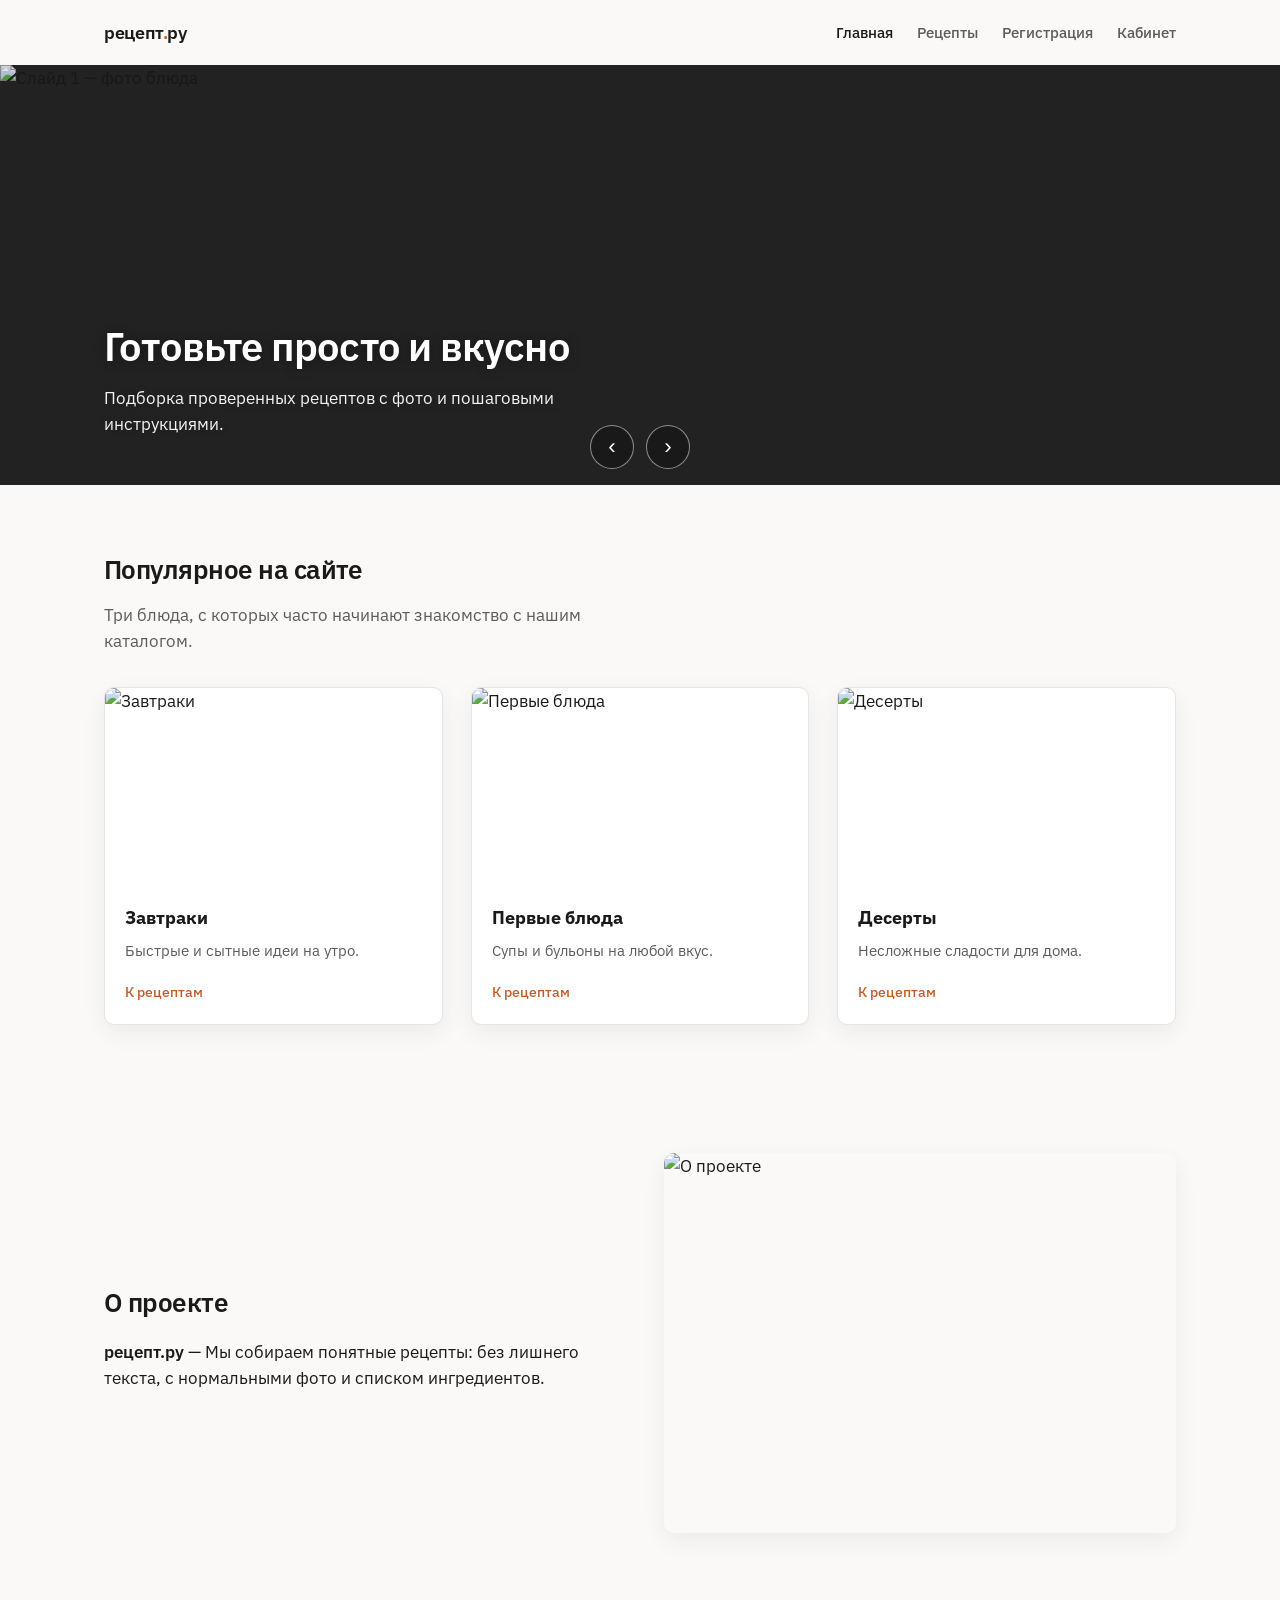
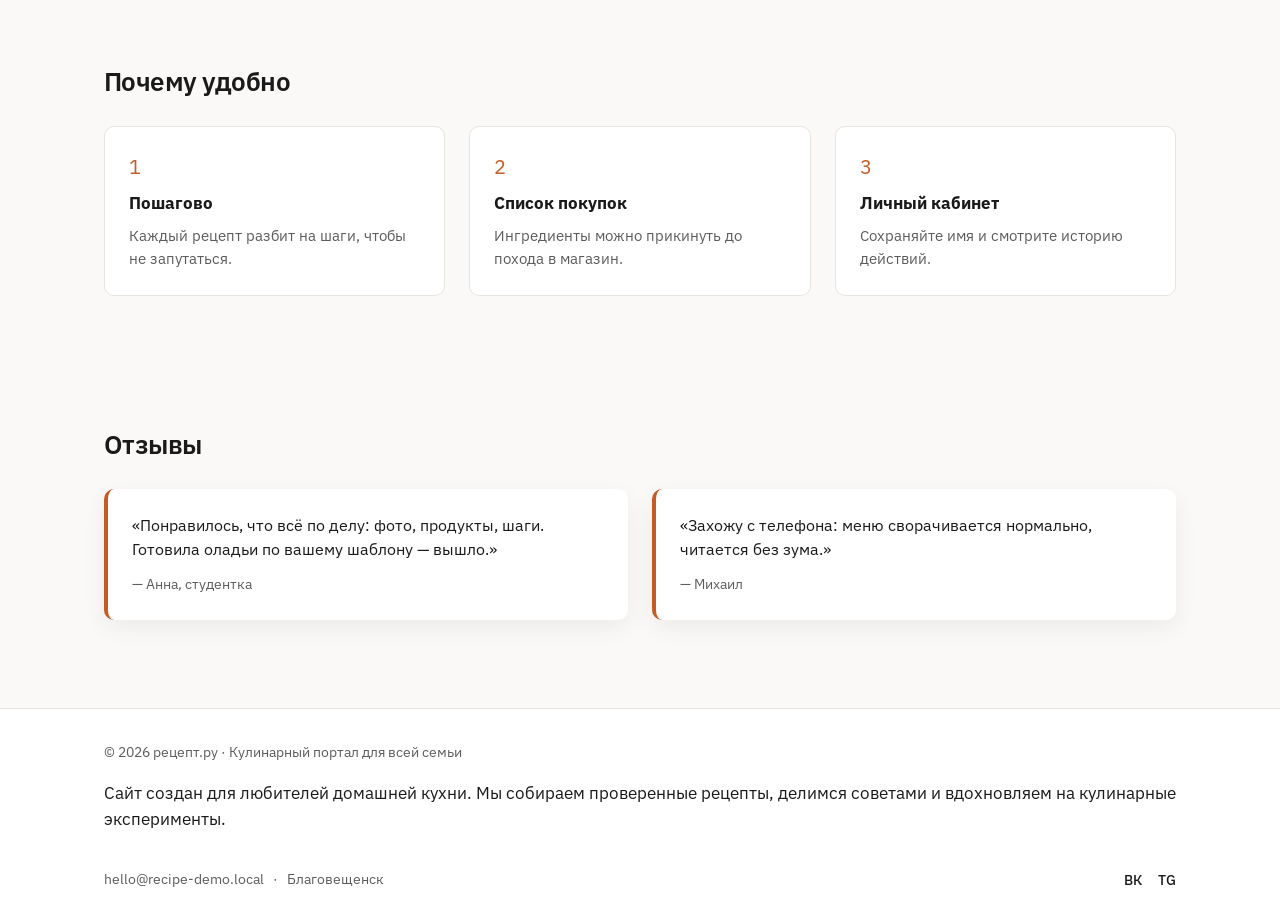
==== index.html @ c634fc5f "Add files via upload" ====
<!DOCTYPE html>
<html lang="ru">
<head>
  <meta charset="UTF-8">
  <meta name="viewport" content="width=device-width, initial-scale=1.0">
  <title>Домашние рецепты — главная</title>
  <link rel="stylesheet" href="css/styles.css">
  <link rel="preconnect" href="https://fonts.googleapis.com">
  <link rel="preconnect" href="https://fonts.gstatic.com" crossorigin>
  <link href="https://fonts.googleapis.com/css2?family=IBM+Plex+Sans:wght@400;500;600&display=swap" rel="stylesheet">
</head>
<body class="page">
  <header class="site-header">
    <div class="site-header__inner container">
      <a class="site-header__logo logo" href="index.html">рецепт<span class="logo__accent">.</span>ру</a>
      <button class="site-header__burger burger" type="button" aria-label="Открыть меню" aria-expanded="false">
        <span class="burger__line"></span>
        <span class="burger__line"></span>
        <span class="burger__line"></span>
      </button>
      <nav class="site-header__nav nav" aria-label="Основное меню">
        <ul class="nav__list">
          <li class="nav__item"><a class="nav__link nav__link--current" href="index.html">Главная</a></li>
          <li class="nav__item"><a class="nav__link" href="recipes.html">Рецепты</a></li>
          <li class="nav__item"><a class="nav__link" href="registration.html">Регистрация</a></li>
          <li class="nav__item"><a class="nav__link" href="account.html">Кабинет</a></li>
        </ul>
      </nav>
    </div>
  </header>

  <main class="page__main">
    <section class="hero">
      <div class="hero__slider slider" data-slider>
        <div class="slider__track">
          <article class="slider__slide slider__slide--active">
            <img class="slider__img" src="images/hero-1.jpg" alt="Слайд 1 — фото блюда" width="1200" height="675" loading="eager">
            <div class="slider__caption container">
              <h1 class="slider__title">Готовьте просто и вкусно</h1>
              <p class="slider__text">Подборка проверенных рецептов с фото и пошаговыми инструкциями.</p>
            </div>
          </article>
          <article class="slider__slide">
            <img class="slider__img" src="images/hero-2.jpg" alt="Слайд 2 — фото блюда" width="1200" height="675" loading="eager">
            <div class="slider__caption container">
              <h1 class="slider__title">Ингредиенты и шаги</h1>
              <p class="slider__text">В каждом рецепте — список продуктов и понятный порядок действий.</p>
            </div>
          </article>
          <article class="slider__slide">
            <img class="slider__img" src="images/hero-3.jpg" alt="Слайд 3 — фото блюда" width="1200" height="675" loading="eager">
            <div class="slider__caption container">
              <h1 class="slider__title">Сохраняйте в кабинете</h1>
              <p class="slider__text">Регистрируйтесь и ведите свою кулинарную историю.</p>
            </div>
          </article>
        </div>
        <div class="slider__controls container">
          <button class="slider__btn slider__btn--prev" type="button" aria-label="Предыдущий слайд">‹</button>
          <button class="slider__btn slider__btn--next" type="button" aria-label="Следующий слайд">›</button>
        </div>
      </div>
    </section>

    <section class="section preview">
      <div class="container">
        <h2 class="section__title">Популярное на сайте</h2>
        <p class="section__lead">Три блюда, с которых часто начинают знакомство с нашим каталогом.</p>
        <div class="preview__grid">
          <article class="preview-card">
            <img class="preview-card__img" src="images/zavtrak.jpg" alt="Завтраки" width="600" height="400" loading="lazy">
            <h3 class="preview-card__title">Завтраки</h3>
            <p class="preview-card__text">Быстрые и сытные идеи на утро.</p>
            <a class="preview-card__link" href="recipes.html">К рецептам</a>
          </article>
          <article class="preview-card">
            <img class="preview-card__img" src="images/firstbl.jpg" alt="Первые блюда" width="600" height="400" loading="lazy">
            <h3 class="preview-card__title">Первые блюда</h3>
            <p class="preview-card__text">Супы и бульоны на любой вкус.</p>
            <a class="preview-card__link" href="recipes.html">К рецептам</a>
          </article>
          <article class="preview-card">
            <img class="preview-card__img" src="images/desert.jpg" alt="Десерты" width="600" height="400" loading="lazy">
            <h3 class="preview-card__title">Десерты</h3>
            <p class="preview-card__text">Несложные сладости для дома.</p>
            <a class="preview-card__link" href="recipes.html">К рецептам</a>
          </article>
        </div>
      </div>
    </section>

    <section class="section about">
      <div class="container about__inner">
        <div class="about__content">
          <h2 class="section__title about__title">О проекте</h2>
          <p class="about__text"><strong class="about__strong">рецепт.ру</strong> — Мы собираем понятные рецепты: без лишнего текста, с нормальными фото и списком ингредиентов.</p>
          
        </div>
        <div class="about__media">
          <img class="about__img" src="images/about.jpg" alt="О проекте" width="800" height="600" loading="lazy">
        </div>
      </div>
    </section>

    <section class="section advantages">
      <div class="container">
        <h2 class="section__title">Почему удобно</h2>
        <ul class="advantages__list">
          <li class="advantages__item">
            <span class="advantages__icon" aria-hidden="true">1</span>
            <h3 class="advantages__name">Пошагово</h3>
            <p class="advantages__desc">Каждый рецепт разбит на шаги, чтобы не запутаться.</p>
          </li>
          <li class="advantages__item">
            <span class="advantages__icon" aria-hidden="true">2</span>
            <h3 class="advantages__name">Список покупок</h3>
            <p class="advantages__desc">Ингредиенты можно прикинуть до похода в магазин.</p>
          </li>
          <li class="advantages__item">
            <span class="advantages__icon" aria-hidden="true">3</span>
            <h3 class="advantages__name">Личный кабинет</h3>
            <p class="advantages__desc">Сохраняйте имя и смотрите историю действий.</p>
          </li>
        </ul>
      </div>
    </section>

    <section class="section reviews">
      <div class="container">
        <h2 class="section__title">Отзывы</h2>
        <div class="reviews__grid">
          <blockquote class="review-card">
            <p class="review-card__text">«Понравилось, что всё по делу: фото, продукты, шаги. Готовила оладьи по вашему шаблону — вышло.»</p>
            <footer class="review-card__footer">— Анна, студентка</footer>
          </blockquote>
          <blockquote class="review-card">
            <p class="review-card__text">«Захожу с телефона: меню сворачивается нормально, читается без зума.»</p>
            <footer class="review-card__footer">— Михаил</footer>
          </blockquote>
        </div>
      </div>
    </section>
  </main>

  <footer class="site-footer">
    <div class="container site-footer__inner">
        <div class="site-footer__info">
            <p class="site-footer__copy">© 2026 рецепт.ру · Кулинарный портал для всей семьи</p>
            <p class="site-footer__description">Сайт создан для любителей домашней кухни. Мы собираем проверенные рецепты, делимся советами и вдохновляем на кулинарные эксперименты.</p>
        </div>
        <div class="site-footer__contacts">
            <a class="site-footer__link" href="mailto:hello@recipe-demo.local">hello@recipe-demo.local</a>
            <span class="site-footer__sep">·</span>
            <span class="site-footer__city">Благовещенск</span>
        </div>
        <ul class="site-footer__social social">
            <li><a class="social__link" href="#" rel="noopener noreferrer" aria-label="ВКонтакте">ВК</a></li>
            <li><a class="social__link" href="#" rel="noopener noreferrer" aria-label="Telegram">TG</a></li>
        </ul>
    </div>
</footer>

  <script src="js/main.js"></script>
</body>
</html>
---- css/styles.css ----
/* БЭМ: блок__элемент--модификатор. Общие стили + адаптив главной (1920 / 1024 / 796). */

:root {
  --color-bg: #faf9f7;
  --color-surface: #ffffff;
  --color-text: #1a1a1a;
  --color-muted: #5c5c5c;
  --color-accent: #c45c26;
  --color-accent-hover: #a34a1c;
  --color-border: #e8e4df;
  --font: "IBM Plex Sans", system-ui, sans-serif;
  --radius: 10px;
  --shadow: 0 8px 24px rgba(0, 0, 0, 0.06);
  --header-h: 64px;
}

*,
*::before,
*::after {
  box-sizing: border-box;
}

html {
  scroll-behavior: smooth;
}

body {
  margin: 0;
  font-family: var(--font);
  font-size: 17px;
  line-height: 1.55;
  color: var(--color-text);
  background: var(--color-bg);
}

img {
  max-width: 100%;
  height: auto;
  display: block;
}

a {
  color: var(--color-accent);
  text-decoration: none;
}

a:hover {
  color: var(--color-accent-hover);
}

.container {
  width: 100%;
  max-width: 1120px;
  margin: 0 auto;
  padding: 0 24px;
}

.visually-hidden {
  position: absolute;
  width: 1px;
  height: 1px;
  padding: 0;
  margin: -1px;
  overflow: hidden;
  clip: rect(0, 0, 0, 0);
  white-space: nowrap;
  border: 0;
}

/* ----- page ----- */
.page__main {
  min-height: calc(100vh - var(--header-h) - 120px);
}

.page__main--narrow {
  max-width: 480px;
  margin: 0 auto;
  padding: 32px 24px 64px;
}

.page--inner .site-header {
  border-bottom: 1px solid var(--color-border);
}

.page--error {
  min-height: 100vh;
  display: flex;
  align-items: center;
  justify-content: center;
  background: var(--color-bg);
}

/* ----- logo ----- */
.logo {
  font-weight: 600;
  font-size: 1.15rem;
  letter-spacing: -0.02em;
  color: var(--color-text);
}

.logo:hover {
  color: var(--color-text);
}

.logo__accent {
  color: var(--color-accent);
}

/* ----- site-header ----- */
.site-header {
  position: sticky;
  top: 0;
  z-index: 50;
  background: rgba(250, 249, 247, 0.92);
  backdrop-filter: blur(8px);
  border-bottom: 1px solid transparent;
}

.site-header__inner {
  display: flex;
  align-items: center;
  justify-content: space-between;
  min-height: var(--header-h);
  gap: 16px;
}

.site-header__logo {
  flex-shrink: 0;
}

/* ----- burger ----- */
.burger {
  display: none;
  flex-direction: column;
  justify-content: center;
  gap: 6px;
  width: 44px;
  height: 44px;
  padding: 0;
  border: none;
  background: transparent;
  cursor: pointer;
  border-radius: var(--radius);
}

.burger:hover {
  background: var(--color-border);
}

.burger__line {
  display: block;
  width: 22px;
  height: 2px;
  background: var(--color-text);
  margin: 0 auto;
  transition: transform 0.2s, opacity 0.2s;
}

.site-header--open .burger__line:nth-child(1) {
  transform: translateY(8px) rotate(45deg);
}

.site-header--open .burger__line:nth-child(2) {
  opacity: 0;
}

.site-header--open .burger__line:nth-child(3) {
  transform: translateY(-8px) rotate(-45deg);
}

/* ----- nav ----- */
.nav__list {
  display: flex;
  flex-wrap: wrap;
  gap: 8px 24px;
  list-style: none;
  margin: 0;
  padding: 0;
}

.nav__link {
  color: var(--color-muted);
  font-size: 0.95rem;
  font-weight: 500;
}

.nav__link:hover,
.nav__link--current {
  color: var(--color-text);
}

/* ----- hero / slider ----- */
.hero {
  margin-bottom: 0;
}

.slider {
  position: relative;
  overflow: hidden;
  background: #222;
}

.slider__track {
  position: relative;
  min-height: 420px;
}

.slider__slide {
  position: absolute;
  inset: 0;
  opacity: 0;
  pointer-events: none;
  transition: opacity 0.5s ease;
}

.slider__slide--active {
  position: relative;
  opacity: 1;
  pointer-events: auto;
}

.slider__img {
  display: block;
  width: 100%;
  height: 420px;
  object-fit: cover;
  filter: brightness(0.88);
}

svg.slider__img {
  max-width: 100%;
}

.slider__caption {
  position: absolute;
  left: 0;
  right: 0;
  bottom: 0;
  padding-bottom: 48px;
  color: #fff;
  text-shadow: 0 1px 12px rgba(0, 0, 0, 0.35);
}

.slider__title {
  margin: 0 0 8px;
  font-size: clamp(1.75rem, 4vw, 2.5rem);
  font-weight: 600;
  letter-spacing: -0.02em;
}

.slider__text {
  margin: 0;
  max-width: 520px;
  font-size: 1.05rem;
  opacity: 0.95;
}

.slider__controls {
  position: absolute;
  bottom: 16px;
  left: 50%;
  transform: translateX(-50%);
  display: flex;
  gap: 12px;
  z-index: 2;
  width: auto;
  padding: 0 24px;
}

.slider__btn {
  width: 44px;
  height: 44px;
  border-radius: 50%;
  border: 1px solid rgba(255, 255, 255, 0.5);
  background: rgba(0, 0, 0, 0.25);
  color: #fff;
  font-size: 1.4rem;
  line-height: 1;
  cursor: pointer;
  transition: background 0.2s, transform 0.15s;
}

.slider__btn:hover {
  background: rgba(0, 0, 0, 0.45);
  transform: scale(1.05);
}

/* ----- section ----- */
.section {
  padding: 64px 0;
}

.section__title {
  margin: 0 0 12px;
  font-size: 1.65rem;
  font-weight: 600;
  letter-spacing: -0.02em;
}

.section__lead {
  margin: 0 0 32px;
  color: var(--color-muted);
  max-width: 560px;
}

/* ----- preview ----- */
.preview__grid {
  display: grid;
  grid-template-columns: repeat(3, 1fr);
  gap: 28px;
}

.preview-card {
  background: var(--color-surface);
  border-radius: var(--radius);
  overflow: hidden;
  box-shadow: var(--shadow);
  border: 1px solid var(--color-border);
  transition: transform 0.2s, box-shadow 0.2s;
}

.preview-card:hover {
  transform: translateY(-4px);
  box-shadow: 0 12px 32px rgba(0, 0, 0, 0.08);
}

.preview-card__img {
  display: block;
  width: 100%;
  height: 200px;
  object-fit: cover;
}

svg.preview-card__img {
  max-width: 100%;
}

.preview-card__title {
  margin: 16px 20px 8px;
  font-size: 1.1rem;
}

.preview-card__text {
  margin: 0 20px 16px;
  color: var(--color-muted);
  font-size: 0.95rem;
}

.preview-card__link {
  display: inline-block;
  margin: 0 20px 20px;
  font-weight: 500;
  font-size: 0.9rem;
}

/* ----- about ----- */
.about__inner {
  display: grid;
  grid-template-columns: 1fr 1fr;
  gap: 48px;
  align-items: center;
}

.about__title {
  margin-bottom: 16px;
}

.about__text {
  margin: 0 0 12px;
}

.about__text--muted {
  color: var(--color-muted);
  font-size: 0.95rem;
}

.about__strong {
  font-weight: 600;
}

.about__code {
  font-family: ui-monospace, monospace;
  font-size: 0.9em;
  background: var(--color-border);
  padding: 2px 6px;
  border-radius: 4px;
}

.about__img {
  display: block;
  border-radius: var(--radius);
  box-shadow: var(--shadow);
  width: 100%;
  max-height: 380px;
  object-fit: cover;
}

svg.about__img {
  max-width: 100%;
}

/* ----- advantages ----- */
.advantages__list {
  display: grid;
  grid-template-columns: repeat(3, 1fr);
  gap: 24px;
  list-style: none;
  margin: 24px 0 0;
  padding: 0;
}

.advantages__item {
  background: var(--color-surface);
  padding: 24px;
  border-radius: var(--radius);
  border: 1px solid var(--color-border);
}

.advantages__icon {
  display: block;
  font-size: 1.25rem;
  color: var(--color-accent);
  margin-bottom: 8px;
}

.advantages__name {
  margin: 0 0 8px;
  font-size: 1.05rem;
}

.advantages__desc {
  margin: 0;
  color: var(--color-muted);
  font-size: 0.95rem;
}

/* ----- reviews ----- */
.reviews__grid {
  display: grid;
  grid-template-columns: repeat(2, 1fr);
  gap: 24px;
  margin-top: 24px;
}

.review-card {
  margin: 0;
  padding: 24px;
  background: var(--color-surface);
  border-radius: var(--radius);
  border-left: 4px solid var(--color-accent);
  box-shadow: var(--shadow);
}

.review-card__text {
  margin: 0 0 12px;
  font-size: 0.98rem;
}

.review-card__footer {
  color: var(--color-muted);
  font-size: 0.9rem;
}

/* ----- site-footer ----- */
.site-footer {
  padding: 32px 0;
  border-top: 1px solid var(--color-border);
  margin-top: 24px;
  background: var(--color-surface);
}

.site-footer--simple {
  margin-top: auto;
}

.site-footer__inner {
  display: flex;
  flex-wrap: wrap;
  align-items: center;
  justify-content: space-between;
  gap: 16px;
}

.site-footer__copy {
  margin: 0;
  font-size: 0.9rem;
  color: var(--color-muted);
}

.site-footer__contacts {
  font-size: 0.9rem;
  color: var(--color-muted);
}

.site-footer__link {
  color: var(--color-muted);
}

.site-footer__sep {
  margin: 0 6px;
}

.social {
  display: flex;
  gap: 16px;
  list-style: none;
  margin: 0;
  padding: 0;
}

.social__link {
  font-size: 0.9rem;
  font-weight: 500;
  color: var(--color-text);
}

/* ----- buttons ----- */
.btn {
  display: inline-flex;
  align-items: center;
  justify-content: center;
  padding: 12px 22px;
  font-family: inherit;
  font-size: 0.95rem;
  font-weight: 500;
  border-radius: var(--radius);
  border: none;
  cursor: pointer;
  transition: background 0.2s, color 0.2s, border-color 0.2s;
}

.btn--primary {
  background: var(--color-accent);
  color: #fff;
}

.btn--primary:hover {
  background: var(--color-accent-hover);
  color: #fff;
}

.btn--ghost {
  background: transparent;
  color: var(--color-text);
  border: 1px solid var(--color-border);
}

.btn--ghost:hover {
  background: var(--color-bg);
}

/* ----- forms ----- */
.form__row {
  margin-bottom: 18px;
}

.form__row--checkbox {
  margin-bottom: 22px;
}

.form__label {
  display: block;
  margin-bottom: 6px;
  font-size: 0.9rem;
  font-weight: 500;
}

.form__input {
  width: 100%;
  padding: 12px 14px;
  font-family: inherit;
  font-size: 1rem;
  border: 1px solid var(--color-border);
  border-radius: var(--radius);
  background: var(--color-surface);
}

.form__input:focus {
  outline: 2px solid var(--color-accent);
  outline-offset: 1px;
}

.form__hint {
  margin: 6px 0 0;
  font-size: 0.85rem;
  color: var(--color-muted);
}

.form__error {
  margin: 6px 0 0;
  font-size: 0.85rem;
  color: #b42318;
}

.form__error--global {
  margin-bottom: 12px;
}

.form__check {
  display: flex;
  align-items: flex-start;
  gap: 10px;
  cursor: pointer;
  font-size: 0.95rem;
}

.form__checkbox {
  margin-top: 4px;
  accent-color: var(--color-accent);
}

.form__submit {
  width: 100%;
  margin-top: 8px;
}

.form__message--ok {
  margin-top: 12px;
  color: #027a48;
  font-size: 0.95rem;
}

.form__input--invalid {
  border-color: #b42318;
}

/* ----- auth ----- */
.auth-block__title {
  margin: 0 0 8px;
  font-size: 1.75rem;
}

.auth-block__hint {
  margin: 0 0 28px;
  color: var(--color-muted);
}

.auth-block__footer {
  margin-top: 24px;
  font-size: 0.95rem;
  color: var(--color-muted);
}

.auth-block__link {
  font-weight: 500;
}

/* ----- cabinet ----- */
.cabinet__title {
  margin: 0 0 8px;
  font-size: 1.75rem;
}

.cabinet__hint {
  margin: 0 0 24px;
  color: var(--color-muted);
}

.cabinet__greeting {
  margin: 0 0 28px;
  font-size: 1.6rem;
  font-weight: 600;
}

.cabinet__profile {
  margin-bottom: 32px;
}

.cabinet__logout {
  margin-top: 16px;
  width: 100%;
}

.cabinet__footer {
  margin-top: 20px;
  color: var(--color-muted);
}

.cabinet__link {
  font-weight: 500;
}

.profile-card {
  background: var(--color-surface);
  padding: 24px;
  border-radius: var(--radius);
  border: 1px solid var(--color-border);
  box-shadow: var(--shadow);
}

.profile-card__title {
  margin: 0 0 20px;
  font-size: 1.15rem;
}

.profile-card__layout {
  display: grid;
  grid-template-columns: 140px 1fr;
  gap: 24px;
  align-items: start;
}

.profile-card__avatar {
  width: 120px;
  height: 120px;
  border-radius: 50%;
  object-fit: cover;
  border: 2px solid var(--color-border);
}

.profile-card__upload {
  margin-top: 12px;
  width: 100%;
  font-size: 0.85rem;
  padding: 8px 12px;
}

.profile-card__file {
  display: none;
}

.history-block__title {
  margin: 0 0 8px;
  font-size: 1.15rem;
}

.history-block__lead {
  margin: 0 0 12px;
  color: var(--color-muted);
  font-size: 0.95rem;
}

.history-block__list {
  margin: 0;
  padding-left: 20px;
  color: var(--color-text);
}

.history-block__item {
  margin-bottom: 6px;
}

/* ----- catalog ----- */
.catalog {
  padding: 40px 0 64px;
}

.catalog__title {
  margin: 0 0 8px;
  font-size: 1.85rem;
}

.catalog__lead {
  margin: 0 0 28px;
  color: var(--color-muted);
  max-width: 640px;
}

.catalog__toolbar {
  display: flex;
  flex-wrap: wrap;
  gap: 16px;
  align-items: center;
  margin-bottom: 28px;
}

.search-field__input {
  width: 280px;
  max-width: 100%;
  padding: 10px 14px;
  font-family: inherit;
  border: 1px solid var(--color-border);
  border-radius: var(--radius);
  background: var(--color-surface);
}

.catalog__filters {
  display: flex;
  flex-wrap: wrap;
  gap: 8px;
}

.filter-chip {
  padding: 8px 14px;
  font-family: inherit;
  font-size: 0.88rem;
  border: 1px solid var(--color-border);
  border-radius: 999px;
  background: var(--color-surface);
  cursor: pointer;
  color: var(--color-muted);
}

.filter-chip:hover,
.filter-chip--active {
  border-color: var(--color-accent);
  color: var(--color-text);
  background: rgba(196, 92, 38, 0.08);
}

.recipe-grid {
  list-style: none;
  margin: 0;
  padding: 0;
  display: grid;
  grid-template-columns: repeat(3, 1fr);
  gap: 24px;
}

.recipe-card {
  background: var(--color-surface);
  border-radius: var(--radius);
  overflow: hidden;
  border: 1px solid var(--color-border);
  box-shadow: var(--shadow);
  display: flex;
  flex-direction: column;
  transition: transform 0.2s, opacity 0.2s;
}

.recipe-card:hover {
  transform: translateY(-3px);
}

.recipe-card--hidden {
  display: none;
}

.recipe-card__img {
  width: 100%;
  height: 180px;
  object-fit: cover;
}

.recipe-card__body {
  padding: 16px 18px 18px;
  flex: 1;
  display: flex;
  flex-direction: column;
}

.recipe-card__title {
  margin: 0 0 8px;
  font-size: 1.05rem;
}

.recipe-card__text {
  margin: 0 0 14px;
  flex: 1;
  color: var(--color-muted);
  font-size: 0.92rem;
}

.recipe-card__more {
  align-self: flex-start;
  padding: 0;
  border: none;
  background: none;
  font-family: inherit;
  font-size: 0.92rem;
  font-weight: 600;
  color: var(--color-accent);
  cursor: pointer;
}

.recipe-card__more:hover {
  text-decoration: underline;
  color: var(--color-accent-hover);
}

.catalog__more-wrap {
  text-align: center;
  margin-top: 32px;
}

.catalog__more {
  min-width: 200px;
}

/* ----- modal ----- */
.modal {
  position: fixed;
  inset: 0;
  z-index: 100;
  display: flex;
  align-items: center;
  justify-content: center;
  padding: 24px;
}

.modal[hidden] {
  display: none !important;
}

.modal__backdrop {
  position: absolute;
  inset: 0;
  background: rgba(0, 0, 0, 0.45);
}

.modal__box {
  position: relative;
  z-index: 1;
  background: var(--color-surface);
  border-radius: var(--radius);
  max-width: 560px;
  width: 100%;
  max-height: 90vh;
  overflow-y: auto;
  padding: 28px 28px 24px;
  box-shadow: var(--shadow);
}

.modal__close {
  position: absolute;
  top: 12px;
  right: 14px;
  width: 40px;
  height: 40px;
  border: none;
  background: transparent;
  font-size: 1.75rem;
  line-height: 1;
  cursor: pointer;
  color: var(--color-muted);
  border-radius: var(--radius);
}

.modal__close:hover {
  background: var(--color-border);
  color: var(--color-text);
}

.modal__title {
  margin: 0 40px 16px 0;
  font-size: 1.35rem;
  padding-right: 8px;
}

.modal__img {
  width: 100%;
  border-radius: var(--radius);
  margin-bottom: 16px;
  max-height: 220px;
  object-fit: cover;
}

.modal__subtitle {
  margin: 16px 0 8px;
  font-size: 1rem;
}

.modal__list,
.modal__steps {
  margin: 0;
  padding-left: 20px;
  color: var(--color-muted);
  font-size: 0.95rem;
}

.modal__steps li {
  margin-bottom: 6px;
}

/* ----- 404 ----- */
.error-page {
  text-align: center;
  padding: 40px 24px;
}

.error-page__inner {
  max-width: 400px;
  margin: 0 auto;
}

.error-page__img {
  display: block;
  margin: 0 auto 20px;
  border-radius: var(--radius);
  opacity: 0.9;
  max-width: 100%;
  height: auto;
}


.error-page__code {
  margin: 0;
  font-size: 3rem;
  font-weight: 600;
  color: var(--color-accent);
  letter-spacing: -0.04em;
}

.error-page__title {
  margin: 8px 0 12px;
  font-size: 1.35rem;
}

.error-page__text {
  margin: 0 0 24px;
  color: var(--color-muted);
  font-size: 0.98rem;
}

.error-page__btn {
  display: inline-flex;
}

/* ========== Адаптив: планшет 1024px ========== */
@media (max-width: 1024px) {
  /* 1) Сетка превью: 3 колонки → 2 */
  .preview__grid {
    grid-template-columns: repeat(2, 1fr);
  }

  /* 2) Преимущества: 3 → 2 */
  .advantages__list {
    grid-template-columns: repeat(2, 1fr);
  }

  /* 3) Каталог рецептов: 3 → 2 */
  .recipe-grid {
    grid-template-columns: repeat(2, 1fr);
  }

  /* 4) Высота слайдера и картинки чуть меньше */
  .slider__track {
    min-height: 360px;
  }

  .slider__img {
    height: 360px;
  }

  /* 5) Отступы секций */
  .section {
    padding: 48px 0;
  }
}

/* ========== Мобильные: 796px и ниже (требование пособия) ========== */
@media (max-width: 796px) {
  /* 1) Навигация: бургер, скрытое меню */
  .burger {
    display: flex;
  }

  .nav {
    position: fixed;
    top: var(--header-h);
    left: 0;
    right: 0;
    background: var(--color-surface);
    border-bottom: 1px solid var(--color-border);
    padding: 16px 24px 24px;
    transform: translateY(-120%);
    opacity: 0;
    visibility: hidden;
    transition: transform 0.25s ease, opacity 0.25s ease, visibility 0.25s;
  }

  .site-header--open .nav {
    transform: translateY(0);
    opacity: 1;
    visibility: visible;
  }

  .nav__list {
    flex-direction: column;
    gap: 4px;
  }

  .nav__link {
    display: block;
    padding: 12px 0;
    font-size: 1.05rem;
  }

  /* 2) Слайдер: ниже, мельче типографика подписи */
  .slider__track {
    min-height: 300px;
  }

  .slider__img {
    height: 300px;
  }

  .slider__caption {
    padding-bottom: 56px;
  }

  .slider__text {
    font-size: 0.95rem;
  }

  .slider__btn {
    width: 40px;
    height: 40px;
    font-size: 1.2rem;
  }

  /* 3) Сетки: одна колонка (preview, about, advantages, reviews, recipes) */
  .preview__grid {
    grid-template-columns: 1fr;
    gap: 20px;
  }

  .about__inner {
    grid-template-columns: 1fr;
    gap: 28px;
  }

  .about__media {
    order: -1;
  }

  .advantages__list {
    grid-template-columns: 1fr;
  }

  .reviews__grid {
    grid-template-columns: 1fr;
  }

  .recipe-grid {
    grid-template-columns: 1fr;
  }

  /* 4) Подвал: колонкой */
  .site-footer__inner {
    flex-direction: column;
    align-items: flex-start;
  }

  /* 5) Карточки превью: картинка ниже по высоте */
  .preview-card__img {
    height: 180px;
  }

  /* Профиль в кабинете — колонка */
  .profile-card__layout {
    grid-template-columns: 1fr;
    justify-items: center;
    text-align: center;
  }

  .form--profile {
    width: 100%;
    text-align: left;
  }

  .catalog__toolbar {
    flex-direction: column;
    align-items: stretch;
  }

  .search-field__input {
    width: 100%;
  }
}

/* Лёгкая анимация появления секций на главной */
@media (prefers-reduced-motion: no-preference) {
  .section--reveal {
    opacity: 0;
    transform: translateY(12px);
    transition: opacity 0.5s ease, transform 0.5s ease;
  }

  .section--reveal.is-visible {
    opacity: 1;
    transform: none;
  }
}

/* ----- admin (admin.html) ----- */
.admin-page {
  padding: 32px 0 64px;
}

.admin-page__title {
  margin: 0 0 8px;
  font-size: 1.75rem;
}

.admin-page__lead {
  margin: 0 0 28px;
  color: var(--color-muted);
  font-size: 0.95rem;
}

.admin-login {
  max-width: 400px;
  margin: 0 auto;
  padding: 28px;
  background: var(--color-surface);
  border: 1px solid var(--color-border);
  border-radius: var(--radius);
  box-shadow: var(--shadow);
}

.admin-login__title {
  margin: 0 0 16px;
  font-size: 1.25rem;
}

.admin-login__hint {
  margin: 0 0 20px;
  font-size: 0.88rem;
  color: var(--color-muted);
}

.admin-login__error {
  margin: 0 0 12px;
  font-size: 0.9rem;
  color: #b42318;
}

.admin-panel {
  max-width: 720px;
  margin: 0 auto;
}

.admin-panel__head {
  display: flex;
  flex-wrap: wrap;
  align-items: center;
  justify-content: space-between;
  gap: 16px;
  margin-bottom: 28px;
}

.admin-panel__title {
  margin: 0;
  font-size: 1.5rem;
}

.admin-panel__stat {
  margin: 0 0 24px;
  padding: 16px 20px;
  background: var(--color-surface);
  border: 1px solid var(--color-border);
  border-radius: var(--radius);
  font-size: 1rem;
}

.admin-panel__stat-num {
  font-weight: 600;
  color: var(--color-accent);
}

.admin-panel__subtitle {
  margin: 0 0 12px;
  font-size: 1.1rem;
}

.admin-table-wrap {
  overflow-x: auto;
  margin-bottom: 32px;
  border: 1px solid var(--color-border);
  border-radius: var(--radius);
  background: var(--color-surface);
}

.admin-table {
  width: 100%;
  border-collapse: collapse;
  font-size: 0.95rem;
}

.admin-table th,
.admin-table td {
  padding: 12px 16px;
  text-align: left;
  border-bottom: 1px solid var(--color-border);
}

.admin-table th {
  background: var(--color-bg);
  font-weight: 600;
}

.admin-table tr:last-child td {
  border-bottom: none;
}

.admin-links {
  list-style: none;
  margin: 0 0 24px;
  padding: 0;
}

.admin-links__item {
  margin-bottom: 8px;
}

.admin-links__link {
  font-weight: 500;
}

.admin-links__note {
  font-size: 0.85rem;
  color: var(--color-muted);
  margin-left: 6px;
}

.page--admin .page__main--admin {
  max-width: 860px;
  margin: 0 auto;
  padding: 32px 24px 64px;
}

.admin-login__footer {
  margin-top: 20px;
}

.admin-panel__hint {
  margin: 0 0 16px;
  font-size: 0.88rem;
  color: var(--color-muted);
  max-width: 640px;
}

.admin-settings {
  margin-bottom: 36px;
  padding: 20px;
  background: var(--color-surface);
  border: 1px solid var(--color-border);
  border-radius: var(--radius);
}

.admin-settings__textarea {
  width: 100%;
  min-height: 88px;
  resize: vertical;
  font-family: inherit;
  line-height: 1.45;
}

.admin-actions {
  display: flex;
  flex-wrap: wrap;
  gap: 12px;
  margin-bottom: 16px;
}

.admin-actions__danger {
  color: #b42318;
  border-color: rgba(180, 35, 24, 0.35);
}

.admin-actions__danger:hover {
  background: rgba(180, 35, 24, 0.06);
  color: #8f1d14;
}

.admin-table__del {
  padding: 6px 12px;
  font-size: 0.85rem;
}

.admin-table th:last-child,
.admin-table td:last-child {
  width: 1%;
  white-space: nowrap;
  text-align: right;
}

.site-banner {
  background: #4a3728;
  color: #fff;
  font-size: 0.95rem;
  line-height: 1.45;
  border-bottom: 1px solid rgba(0, 0, 0, 0.12);
}

.site-banner__inner {
  display: flex;
  align-items: center;
  justify-content: space-between;
  gap: 16px;
  padding: 12px 0;
}

.site-banner__text {
  margin: 0;
  flex: 1;
  min-width: 0;
}

.site-banner__close {
  flex-shrink: 0;
  width: 36px;
  height: 36px;
  padding: 0;
  border: 1px solid rgba(255, 255, 255, 0.45);
  border-radius: var(--radius);
  background: rgba(255, 255, 255, 0.12);
  color: #fff;
  font-size: 1.35rem;
  line-height: 1;
  cursor: pointer;
}

.site-banner__close:hover {
  background: rgba(255, 255, 255, 0.22);
}
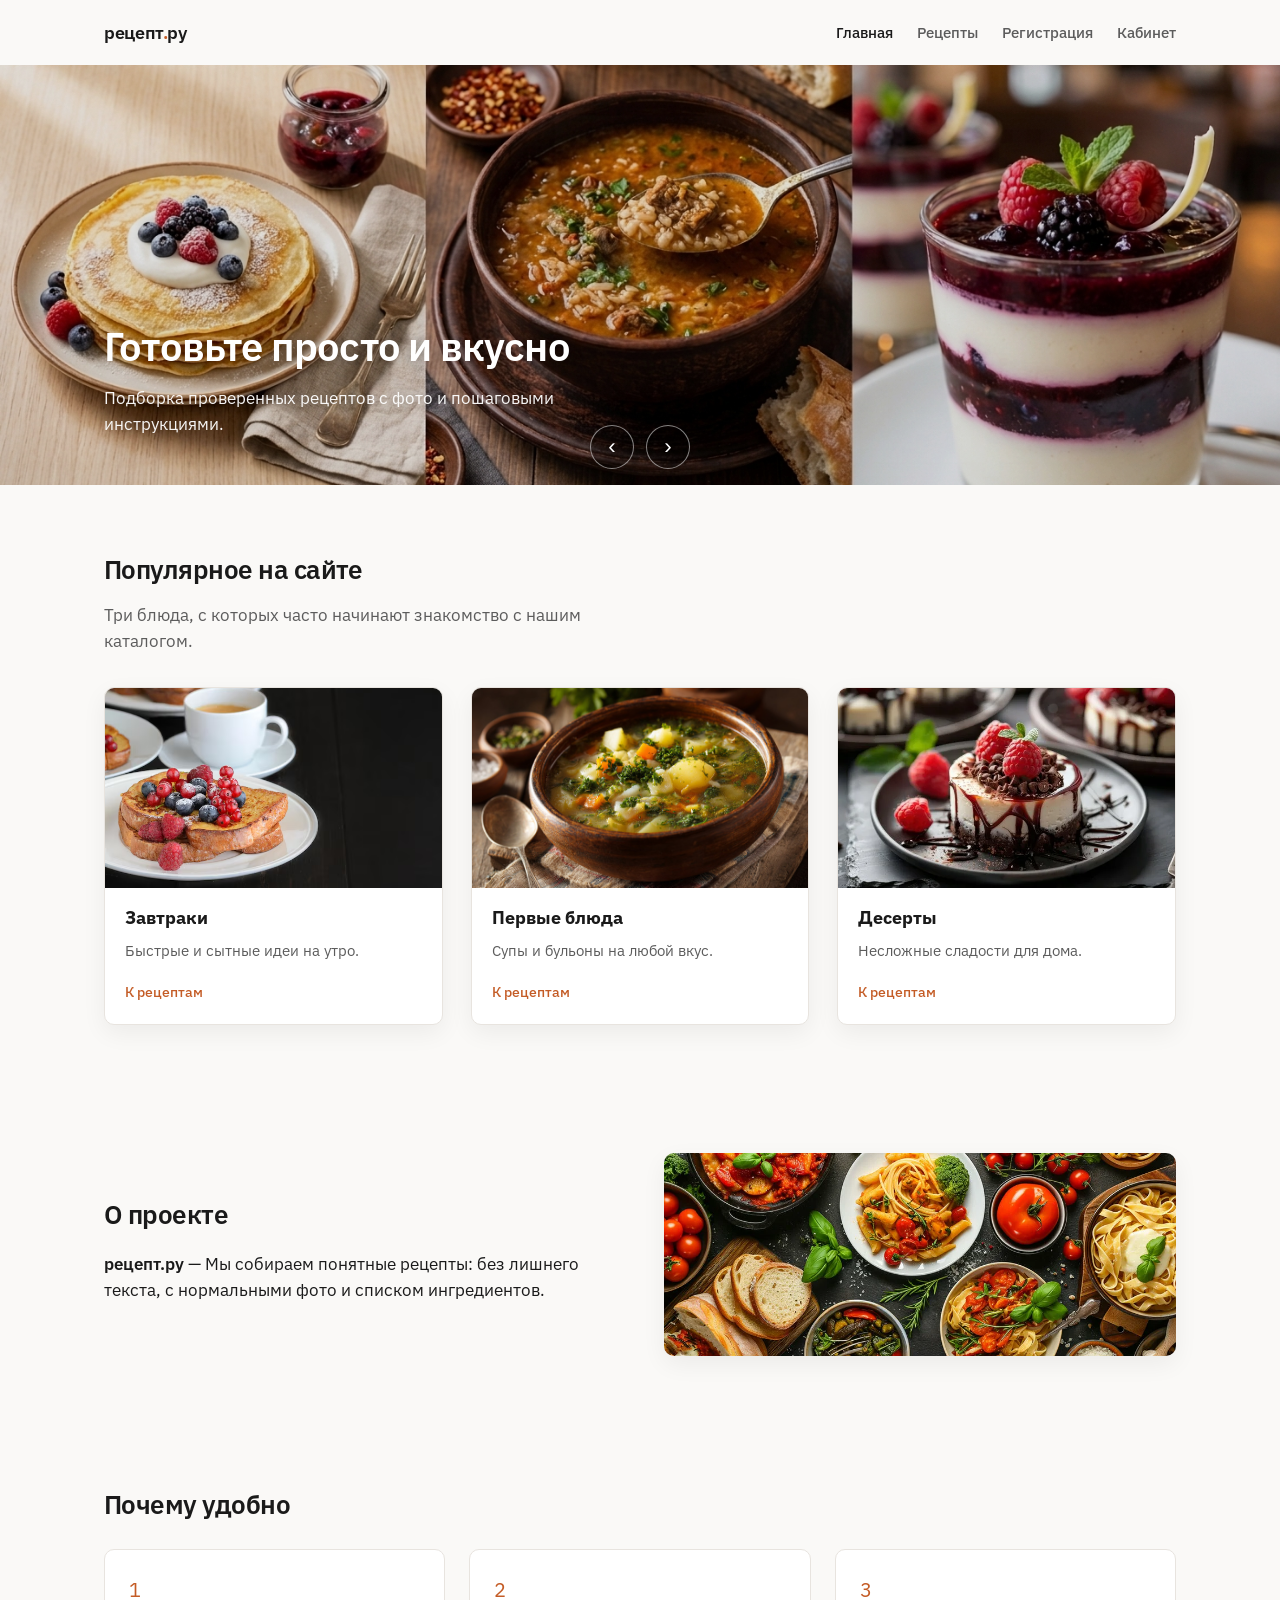
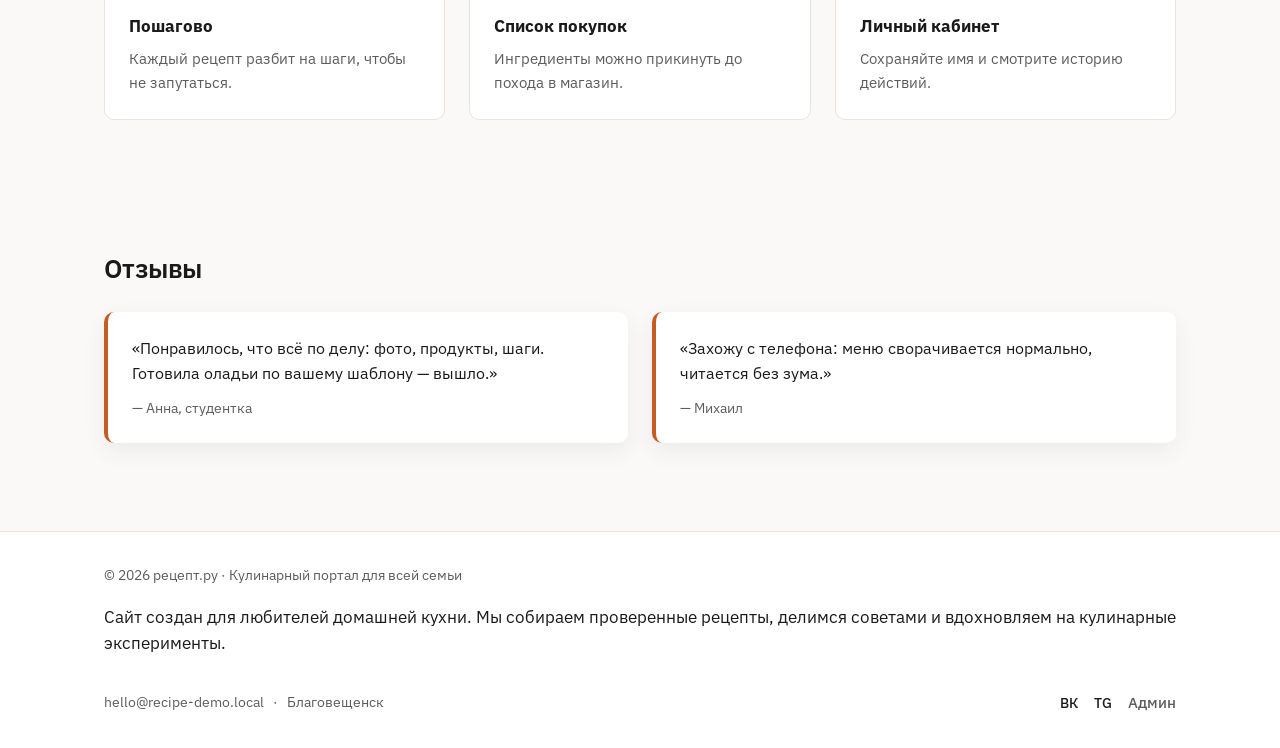
==== commit 2bf93cf7: "Add admin link to footer in index.html" ====
--- a/index.html
+++ b/index.html
@@ -156,6 +156,7 @@
         <ul class="site-footer__social social">
             <li><a class="social__link" href="#" rel="noopener noreferrer" aria-label="ВКонтакте">ВК</a></li>
             <li><a class="social__link" href="#" rel="noopener noreferrer" aria-label="Telegram">TG</a></li>
+            <li class="nav__item"><a class="nav__link" href="admin.html">Админ</a></li>
         </ul>
     </div>
 </footer>
